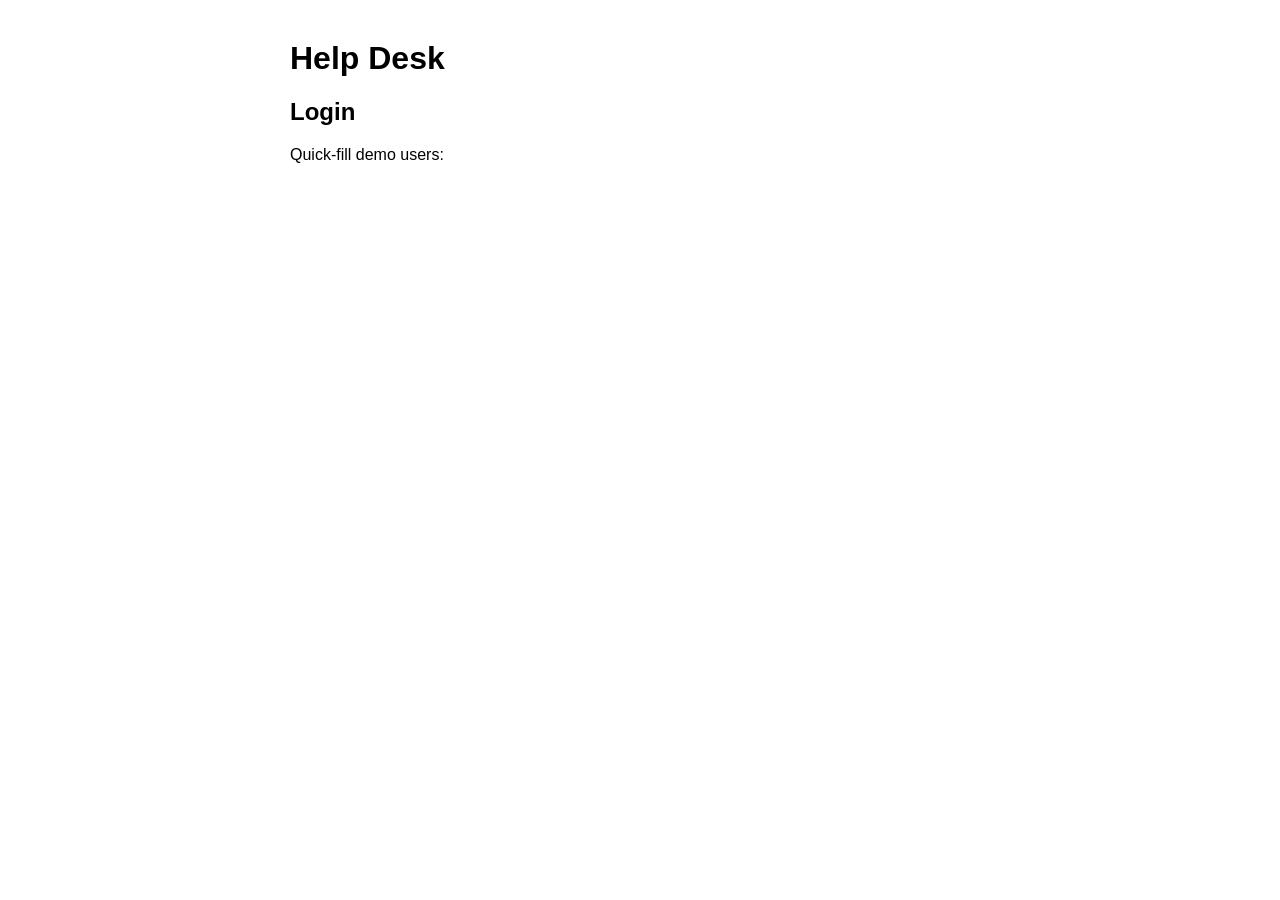
==== clients/web_client/index.html @ a764738f "Add campus help desk microservices project 5 FastAPI microservices (auth, tickets, notify, staff, st" ====
<!DOCTYPE html>
<html lang="en">
<head>
<meta charset="UTF-8">
<title>Help Desk</title>
<style>
  body { font-family: sans-serif; max-width: 700px; margin: 40px auto; }
  button { margin: 4px; padding: 6px 12px; }
  #ticketList div { border: 1px solid #ccc; padding: 8px; margin: 6px 0; }
  #liveLog { background: #eef; padding: 8px; height: 120px; overflow-y: auto; font-size: 13px; }
  #loggedInAs { font-weight: bold; }
</style>
</head>
<body>

<h1>Help Desk</h1>

<div id="loginBox">
  <h2>Login</h2>
  <p>Quick-fill demo users:</p>
  <div id="userButtons"></div>
</div>

<div id="appBox" style="display:none;">
  <p>Logged in as <span id="loggedInAs"></span></p>

  <h2>New ticket</h2>
  <input id="ticketTitle" placeholder="Describe your issue">
  <button onclick="createTicket()">Submit</button>

  <h2>Tickets</h2>
  <button onclick="loadTickets()">Refresh</button>
  <div id="ticketList"></div>

  <h2>Live updates</h2>
  <div id="liveLog"></div>
</div>

<script>
const AUTH_URL = "http://localhost:8001";
const TICKET_URL = "http://localhost:8002/tickets";
const STATS_URL = "http://localhost:8005/stats";
const WS_URL = "ws://localhost:8003/ws";

let currentUser = null;

async function loadUsers() {
  const res = await fetch(`${AUTH_URL}/users`);
  const users = await res.json();
  const box = document.getElementById("userButtons");
  users.forEach(u => {
    const btn = document.createElement("button");
    btn.textContent = `${u.username} (${u.role})`;
    btn.onclick = () => login(u);
    box.appendChild(btn);
  });
}

function login(user) {
  currentUser = user;
  document.getElementById("loginBox").style.display = "none";
  document.getElementById("appBox").style.display = "block";
  document.getElementById("loggedInAs").textContent = `${user.username} (${user.role})`;
  loadTickets();
  connectWebSocket();
}

async function createTicket() {
  const title = document.getElementById("ticketTitle").value;
  if (!title) return;
  const url = `${TICKET_URL}?title=${encodeURIComponent(title)}&student=${encodeURIComponent(currentUser.username)}`;
  await fetch(url, { method: "POST" });
  document.getElementById("ticketTitle").value = "";
  loadTickets();
}

async function loadTickets() {
  const res = await fetch(TICKET_URL);
  const tickets = await res.json();
  const list = document.getElementById("ticketList");
  list.innerHTML = "";
  tickets.forEach(t => {
    const div = document.createElement("div");
    div.textContent = `#${t.id} [${t.status}] ${t.title} - by ${t.student}` + (t.staff ? ` - assigned to ${t.staff}` : "");
    list.appendChild(div);
  });
}

function connectWebSocket() {
  const ws = new WebSocket(WS_URL);
  ws.onmessage = (msg) => {
    const event = JSON.parse(msg.data);
    const log = document.getElementById("liveLog");
    const line = document.createElement("div");
    line.textContent = `${event.event}: ticket #${event.ticket.id} is now "${event.ticket.status}"`;
    log.appendChild(line);
    log.scrollTop = log.scrollHeight;
    loadTickets();
  };
}

loadUsers();
</script>

</body>
</html>
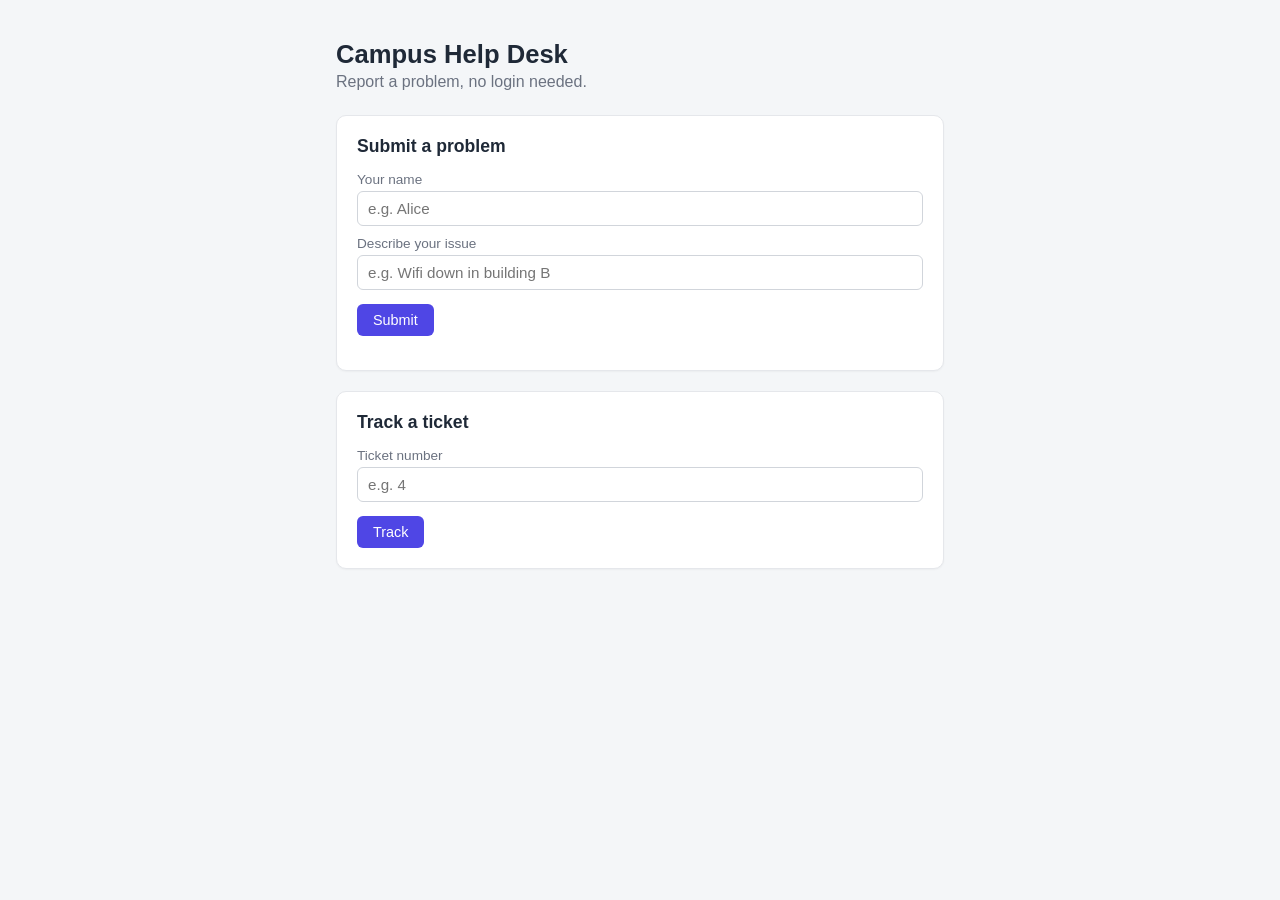
==== commit 4012d979: "Redesign: no-login students, ticket tracking, scoped WebSockets, styled web client Students submit t" ====
--- a/clients/web_client/index.html
+++ b/clients/web_client/index.html
@@ -4,102 +4,161 @@
 <meta charset="UTF-8">
 <title>Help Desk</title>
 <style>
-  body { font-family: sans-serif; max-width: 700px; margin: 40px auto; }
-  button { margin: 4px; padding: 6px 12px; }
-  #ticketList div { border: 1px solid #ccc; padding: 8px; margin: 6px 0; }
-  #liveLog { background: #eef; padding: 8px; height: 120px; overflow-y: auto; font-size: 13px; }
-  #loggedInAs { font-weight: bold; }
+  * { box-sizing: border-box; }
+  body {
+    font-family: -apple-system, "Segoe UI", Roboto, sans-serif;
+    max-width: 640px;
+    margin: 40px auto;
+    padding: 0 16px;
+    background: #f4f6f8;
+    color: #1f2937;
+  }
+  h1 { font-size: 1.6rem; margin-bottom: 4px; }
+  .subtitle { color: #6b7280; margin-top: 0; margin-bottom: 24px; }
+  .card {
+    background: #fff;
+    border: 1px solid #e5e7eb;
+    border-radius: 10px;
+    padding: 20px;
+    margin-bottom: 20px;
+    box-shadow: 0 1px 2px rgba(0,0,0,0.04);
+  }
+  .card h2 { margin-top: 0; font-size: 1.1rem; }
+  label { display: block; font-size: 0.85rem; color: #6b7280; margin: 10px 0 4px; }
+  input {
+    width: 100%;
+    padding: 8px 10px;
+    border: 1px solid #d1d5db;
+    border-radius: 6px;
+    font-size: 0.95rem;
+  }
+  input:focus { outline: none; border-color: #6366f1; }
+  button {
+    margin-top: 14px;
+    padding: 8px 16px;
+    background: #4f46e5;
+    color: #fff;
+    border: none;
+    border-radius: 6px;
+    font-size: 0.9rem;
+    cursor: pointer;
+  }
+  button:hover { background: #4338ca; }
+  #submitResult { font-size: 0.9rem; color: #065f46; margin-top: 10px; }
+  #ticketBox { display: none; }
+  .ticket-header { display: flex; justify-content: space-between; align-items: center; }
+  .ticket-title { font-weight: 600; }
+  .badge {
+    display: inline-block;
+    padding: 3px 10px;
+    border-radius: 999px;
+    font-size: 0.75rem;
+    font-weight: 600;
+    text-transform: uppercase;
+    color: #fff;
+  }
+  .badge-open { background: #6b7280; }
+  .badge-assigned { background: #d97706; }
+  .badge-in_progress { background: #2563eb; }
+  .badge-done { background: #16a34a; }
+  .assigned-to { color: #6b7280; font-size: 0.85rem; margin-top: 4px; }
+  #liveLog {
+    background: #f9fafb;
+    border: 1px solid #e5e7eb;
+    border-radius: 6px;
+    padding: 8px 10px;
+    height: 90px;
+    overflow-y: auto;
+    font-size: 0.8rem;
+    color: #4b5563;
+    margin-top: 10px;
+  }
+  #liveLog div { padding: 2px 0; }
 </style>
 </head>
 <body>
 
-<h1>Help Desk</h1>
+<h1>Campus Help Desk</h1>
+<p class="subtitle">Report a problem, no login needed.</p>
 
-<div id="loginBox">
-  <h2>Login</h2>
-  <p>Quick-fill demo users:</p>
-  <div id="userButtons"></div>
+<div class="card">
+  <h2>Submit a problem</h2>
+  <label for="studentName">Your name</label>
+  <input id="studentName" placeholder="e.g. Alice">
+  <label for="problemTitle">Describe your issue</label>
+  <input id="problemTitle" placeholder="e.g. Wifi down in building B">
+  <button onclick="submitTicket()">Submit</button>
+  <p id="submitResult"></p>
 </div>
 
-<div id="appBox" style="display:none;">
-  <p>Logged in as <span id="loggedInAs"></span></p>
+<div class="card">
+  <h2>Track a ticket</h2>
+  <label for="trackId">Ticket number</label>
+  <input id="trackId" placeholder="e.g. 4" type="number">
+  <button onclick="trackTicket(document.getElementById('trackId').value)">Track</button>
+</div>
 
-  <h2>New ticket</h2>
-  <input id="ticketTitle" placeholder="Describe your issue">
-  <button onclick="createTicket()">Submit</button>
-
-  <h2>Tickets</h2>
-  <button onclick="loadTickets()">Refresh</button>
-  <div id="ticketList"></div>
-
-  <h2>Live updates</h2>
+<div class="card" id="ticketBox">
+  <div class="ticket-header">
+    <span class="ticket-title" id="ticketTitle"></span>
+    <span class="badge" id="ticketStatus"></span>
+  </div>
+  <div class="assigned-to" id="ticketStaff"></div>
+  <h2 style="margin-top:16px;">Live updates</h2>
   <div id="liveLog"></div>
 </div>
 
 <script>
-const AUTH_URL = "http://localhost:8001";
 const TICKET_URL = "http://localhost:8002/tickets";
-const STATS_URL = "http://localhost:8005/stats";
-const WS_URL = "ws://localhost:8003/ws";
+const WS_HOST = "ws://localhost:8003/ws";
 
-let currentUser = null;
+let socket = null;
 
-async function loadUsers() {
-  const res = await fetch(`${AUTH_URL}/users`);
-  const users = await res.json();
-  const box = document.getElementById("userButtons");
-  users.forEach(u => {
-    const btn = document.createElement("button");
-    btn.textContent = `${u.username} (${u.role})`;
-    btn.onclick = () => login(u);
-    box.appendChild(btn);
-  });
+async function submitTicket() {
+  const name = document.getElementById("studentName").value;
+  const title = document.getElementById("problemTitle").value;
+  if (!name || !title) return;
+  const url = `${TICKET_URL}?name=${encodeURIComponent(name)}&title=${encodeURIComponent(title)}`;
+  const res = await fetch(url, { method: "POST" });
+  const ticket = await res.json();
+  document.getElementById("submitResult").textContent = `Your ticket number is #${ticket.id} - keep it to track your ticket.`;
+  trackTicket(ticket.id);
 }
 
-function login(user) {
-  currentUser = user;
-  document.getElementById("loginBox").style.display = "none";
-  document.getElementById("appBox").style.display = "block";
-  document.getElementById("loggedInAs").textContent = `${user.username} (${user.role})`;
-  loadTickets();
-  connectWebSocket();
+async function trackTicket(id) {
+  if (!id) return;
+  const res = await fetch(`${TICKET_URL}/${id}`);
+  const ticket = await res.json();
+  if (ticket.error) {
+    alert("No ticket with that number");
+    return;
+  }
+  showTicket(ticket);
+  connectWebSocket(ticket.id);
 }
 
-async function createTicket() {
-  const title = document.getElementById("ticketTitle").value;
-  if (!title) return;
-  const url = `${TICKET_URL}?title=${encodeURIComponent(title)}&student=${encodeURIComponent(currentUser.username)}`;
-  await fetch(url, { method: "POST" });
-  document.getElementById("ticketTitle").value = "";
-  loadTickets();
+function showTicket(ticket) {
+  document.getElementById("ticketBox").style.display = "block";
+  document.getElementById("ticketTitle").textContent = `#${ticket.id} - ${ticket.title}`;
+  const status = document.getElementById("ticketStatus");
+  status.textContent = ticket.status.replace("_", " ");
+  status.className = `badge badge-${ticket.status}`;
+  document.getElementById("ticketStaff").textContent = ticket.staff ? `Assigned to ${ticket.staff}` : "";
 }
 
-async function loadTickets() {
-  const res = await fetch(TICKET_URL);
-  const tickets = await res.json();
-  const list = document.getElementById("ticketList");
-  list.innerHTML = "";
-  tickets.forEach(t => {
-    const div = document.createElement("div");
-    div.textContent = `#${t.id} [${t.status}] ${t.title} - by ${t.student}` + (t.staff ? ` - assigned to ${t.staff}` : "");
-    list.appendChild(div);
-  });
-}
-
-function connectWebSocket() {
-  const ws = new WebSocket(WS_URL);
-  ws.onmessage = (msg) => {
+function connectWebSocket(ticketId) {
+  if (socket) socket.close();
+  socket = new WebSocket(`${WS_HOST}?ticket=${ticketId}`);
+  socket.onmessage = (msg) => {
     const event = JSON.parse(msg.data);
+    showTicket(event.ticket);
     const log = document.getElementById("liveLog");
     const line = document.createElement("div");
-    line.textContent = `${event.event}: ticket #${event.ticket.id} is now "${event.ticket.status}"`;
+    line.textContent = `${event.event}: now "${event.ticket.status}"`;
     log.appendChild(line);
     log.scrollTop = log.scrollHeight;
-    loadTickets();
   };
 }
-
-loadUsers();
 </script>
 
 </body>
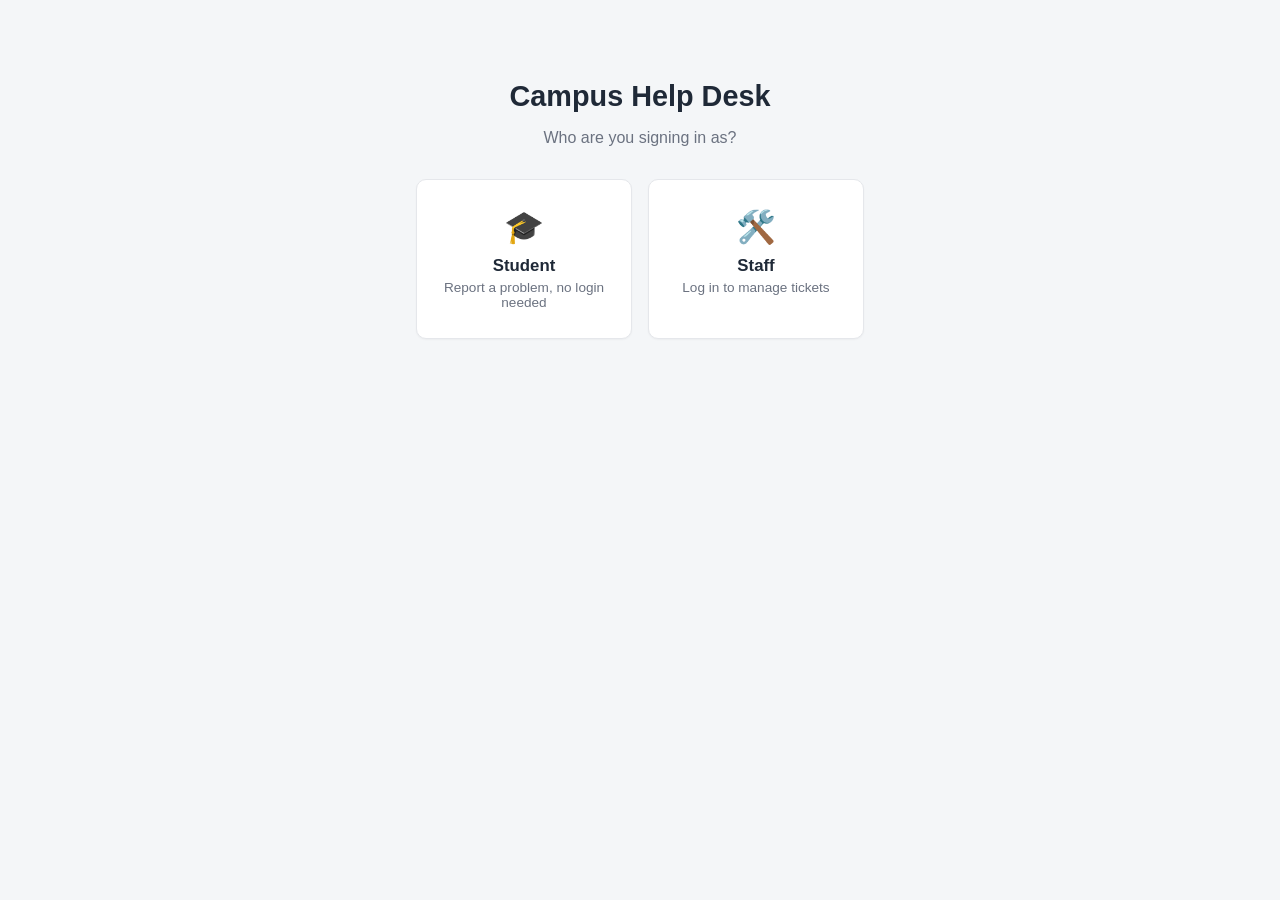
==== commit 17067c53: "Add a staff web page alongside the student page Split the single web page into a landing page (index" ====
--- a/clients/web_client/index.html
+++ b/clients/web_client/index.html
@@ -7,159 +7,49 @@
   * { box-sizing: border-box; }
   body {
     font-family: -apple-system, "Segoe UI", Roboto, sans-serif;
-    max-width: 640px;
-    margin: 40px auto;
+    max-width: 480px;
+    margin: 80px auto;
     padding: 0 16px;
     background: #f4f6f8;
     color: #1f2937;
+    text-align: center;
   }
-  h1 { font-size: 1.6rem; margin-bottom: 4px; }
-  .subtitle { color: #6b7280; margin-top: 0; margin-bottom: 24px; }
-  .card {
+  h1 { font-size: 1.8rem; margin-bottom: 8px; }
+  .subtitle { color: #6b7280; margin-bottom: 32px; }
+  .choices { display: flex; gap: 16px; justify-content: center; }
+  .choice {
+    flex: 1;
     background: #fff;
     border: 1px solid #e5e7eb;
     border-radius: 10px;
-    padding: 20px;
-    margin-bottom: 20px;
+    padding: 28px 16px;
+    text-decoration: none;
+    color: #1f2937;
     box-shadow: 0 1px 2px rgba(0,0,0,0.04);
   }
-  .card h2 { margin-top: 0; font-size: 1.1rem; }
-  label { display: block; font-size: 0.85rem; color: #6b7280; margin: 10px 0 4px; }
-  input {
-    width: 100%;
-    padding: 8px 10px;
-    border: 1px solid #d1d5db;
-    border-radius: 6px;
-    font-size: 0.95rem;
-  }
-  input:focus { outline: none; border-color: #6366f1; }
-  button {
-    margin-top: 14px;
-    padding: 8px 16px;
-    background: #4f46e5;
-    color: #fff;
-    border: none;
-    border-radius: 6px;
-    font-size: 0.9rem;
-    cursor: pointer;
-  }
-  button:hover { background: #4338ca; }
-  #submitResult { font-size: 0.9rem; color: #065f46; margin-top: 10px; }
-  #ticketBox { display: none; }
-  .ticket-header { display: flex; justify-content: space-between; align-items: center; }
-  .ticket-title { font-weight: 600; }
-  .badge {
-    display: inline-block;
-    padding: 3px 10px;
-    border-radius: 999px;
-    font-size: 0.75rem;
-    font-weight: 600;
-    text-transform: uppercase;
-    color: #fff;
-  }
-  .badge-open { background: #6b7280; }
-  .badge-assigned { background: #d97706; }
-  .badge-in_progress { background: #2563eb; }
-  .badge-done { background: #16a34a; }
-  .assigned-to { color: #6b7280; font-size: 0.85rem; margin-top: 4px; }
-  #liveLog {
-    background: #f9fafb;
-    border: 1px solid #e5e7eb;
-    border-radius: 6px;
-    padding: 8px 10px;
-    height: 90px;
-    overflow-y: auto;
-    font-size: 0.8rem;
-    color: #4b5563;
-    margin-top: 10px;
-  }
-  #liveLog div { padding: 2px 0; }
+  .choice:hover { border-color: #4f46e5; }
+  .choice .icon { font-size: 2rem; }
+  .choice h2 { font-size: 1.05rem; margin: 10px 0 4px; }
+  .choice p { font-size: 0.85rem; color: #6b7280; margin: 0; }
 </style>
 </head>
 <body>
 
 <h1>Campus Help Desk</h1>
-<p class="subtitle">Report a problem, no login needed.</p>
+<p class="subtitle">Who are you signing in as?</p>
 
-<div class="card">
-  <h2>Submit a problem</h2>
-  <label for="studentName">Your name</label>
-  <input id="studentName" placeholder="e.g. Alice">
-  <label for="problemTitle">Describe your issue</label>
-  <input id="problemTitle" placeholder="e.g. Wifi down in building B">
-  <button onclick="submitTicket()">Submit</button>
-  <p id="submitResult"></p>
+<div class="choices">
+  <a class="choice" href="student.html">
+    <div class="icon">🎓</div>
+    <h2>Student</h2>
+    <p>Report a problem, no login needed</p>
+  </a>
+  <a class="choice" href="staff.html">
+    <div class="icon">🛠️</div>
+    <h2>Staff</h2>
+    <p>Log in to manage tickets</p>
+  </a>
 </div>
-
-<div class="card">
-  <h2>Track a ticket</h2>
-  <label for="trackId">Ticket number</label>
-  <input id="trackId" placeholder="e.g. 4" type="number">
-  <button onclick="trackTicket(document.getElementById('trackId').value)">Track</button>
-</div>
-
-<div class="card" id="ticketBox">
-  <div class="ticket-header">
-    <span class="ticket-title" id="ticketTitle"></span>
-    <span class="badge" id="ticketStatus"></span>
-  </div>
-  <div class="assigned-to" id="ticketStaff"></div>
-  <h2 style="margin-top:16px;">Live updates</h2>
-  <div id="liveLog"></div>
-</div>
-
-<script>
-const TICKET_URL = "http://localhost:8002/tickets";
-const WS_HOST = "ws://localhost:8003/ws";
-
-let socket = null;
-
-async function submitTicket() {
-  const name = document.getElementById("studentName").value;
-  const title = document.getElementById("problemTitle").value;
-  if (!name || !title) return;
-  const url = `${TICKET_URL}?name=${encodeURIComponent(name)}&title=${encodeURIComponent(title)}`;
-  const res = await fetch(url, { method: "POST" });
-  const ticket = await res.json();
-  document.getElementById("submitResult").textContent = `Your ticket number is #${ticket.id} - keep it to track your ticket.`;
-  trackTicket(ticket.id);
-}
-
-async function trackTicket(id) {
-  if (!id) return;
-  const res = await fetch(`${TICKET_URL}/${id}`);
-  const ticket = await res.json();
-  if (ticket.error) {
-    alert("No ticket with that number");
-    return;
-  }
-  showTicket(ticket);
-  connectWebSocket(ticket.id);
-}
-
-function showTicket(ticket) {
-  document.getElementById("ticketBox").style.display = "block";
-  document.getElementById("ticketTitle").textContent = `#${ticket.id} - ${ticket.title}`;
-  const status = document.getElementById("ticketStatus");
-  status.textContent = ticket.status.replace("_", " ");
-  status.className = `badge badge-${ticket.status}`;
-  document.getElementById("ticketStaff").textContent = ticket.staff ? `Assigned to ${ticket.staff}` : "";
-}
-
-function connectWebSocket(ticketId) {
-  if (socket) socket.close();
-  socket = new WebSocket(`${WS_HOST}?ticket=${ticketId}`);
-  socket.onmessage = (msg) => {
-    const event = JSON.parse(msg.data);
-    showTicket(event.ticket);
-    const log = document.getElementById("liveLog");
-    const line = document.createElement("div");
-    line.textContent = `${event.event}: now "${event.ticket.status}"`;
-    log.appendChild(line);
-    log.scrollTop = log.scrollHeight;
-  };
-}
-</script>
 
 </body>
 </html>
